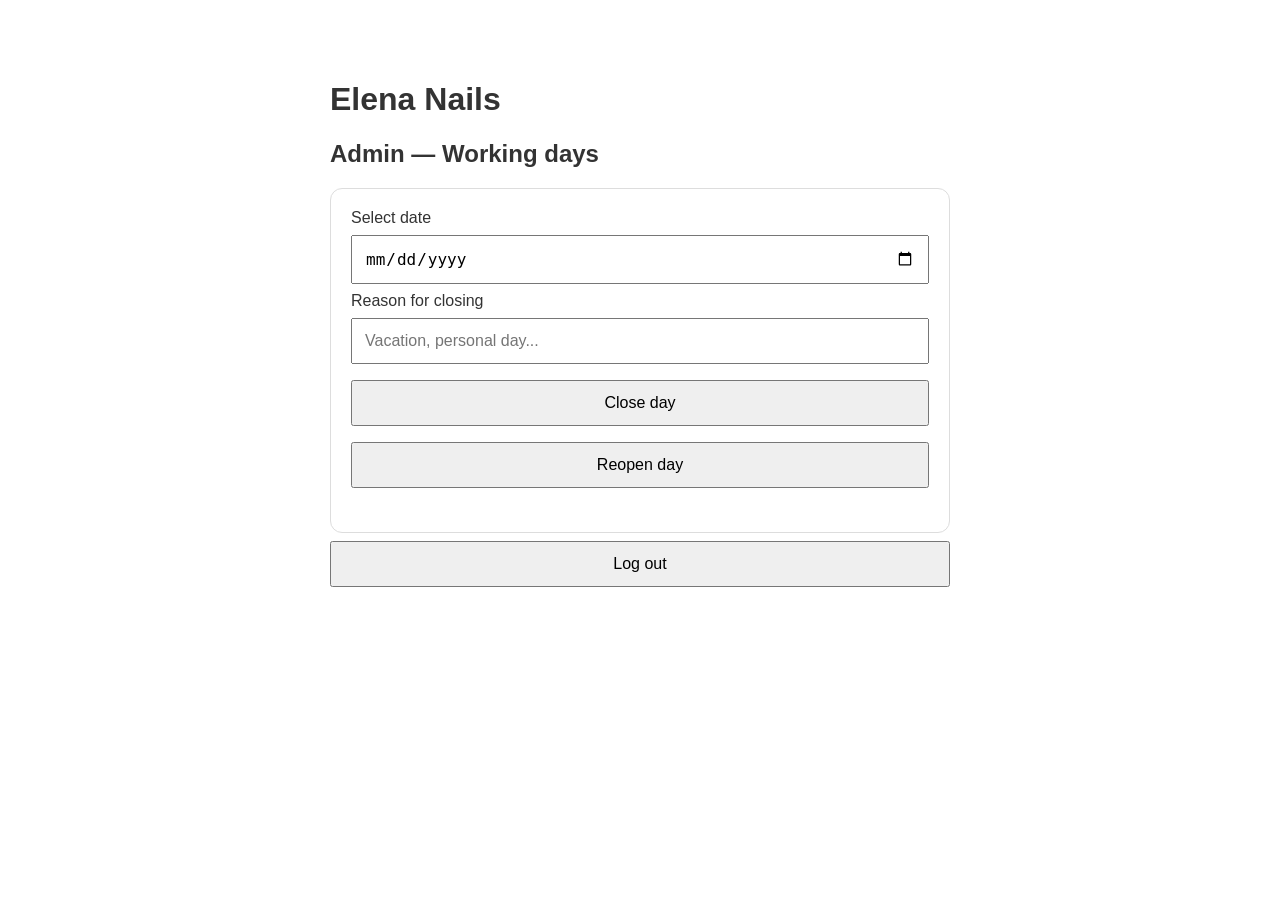
==== src/main/resources/templates/admin.html @ 5ab73c34 "Admin page was added including security patch" ====
<!DOCTYPE html>
<html lang="en" xmlns:th="http://www.w3.org/1999/xhtml">
<head>
    <meta charset="UTF-8">
    <meta name="viewport" content="width=device-width, initial-scale=1">
    <title>Elena Nails — Admin</title>

    <meta name="_csrf" th:content="${_csrf.token}">
    <meta name="_csrf_header" th:content="${_csrf.headerName}">

    <style>
        body {
            font-family: Arial, sans-serif;
            max-width: 620px;
            margin: 40px auto;
            padding: 20px;
            color: #333;
        }

        input, button {
            box-sizing: border-box;
            width: 100%;
            padding: 12px;
            margin: 8px 0;
            font-size: 16px;
        }

        button {
            cursor: pointer;
        }

        .panel {
            border: 1px solid #ddd;
            border-radius: 12px;
            padding: 20px;
        }

        #result {
            white-space: pre-wrap;
            overflow-wrap: anywhere;
        }
    </style>
</head>
<body>
<h1>Elena Nails</h1>
<h2>Admin — Working days</h2>

<div class="panel">
    <label for="date">Select date</label>
    <input type="date" id="date" required>

    <label for="reason">Reason for closing</label>
    <input id="reason" type="text"
           maxlength="255"
           placeholder="Vacation, personal day...">

    <button type="button" onclick="blockDay()">
        Close day
    </button>

    <button type="button" onclick="unblockDay()">
        Reopen day
    </button>

    <p id="result" role="status"></p>
</div>

<form method="post" th:action="@{/logout}">
    <button type="submit">Log out</button>
</form>

<script>
    const csrfToken =
        document.querySelector('meta[name="_csrf"]').content;

    const csrfHeader =
        document.querySelector('meta[name="_csrf_header"]').content;

    async function sendRequest(url, method, body) {
        const headers = {
            [csrfHeader]: csrfToken
        };

        if (body !== undefined) {
            headers["Content-Type"] = "application/json";
        }

        const response = await fetch(url, {
            method,
            headers,
            credentials: "same-origin",
            body: body === undefined
                ? undefined
                : JSON.stringify(body)
        });

        const text = await response.text();

        if (!response.ok) {
            if (response.status === 401 ||
                response.status === 403) {
                throw new Error(
                    "Access denied. Your session may have expired."
                );
            }

            if (response.status === 404) {
                throw new Error("This date is not blocked.");
            }

            throw new Error(
                "Request failed: HTTP " + response.status +
                (text ? " — " + text : "")
            );
        }

        if (!text) {
            return {};
        }

        try {
            return JSON.parse(text);
        } catch {
            return { message: text };
        }
    }

    function getSelectedDate() {
        const date = document.getElementById("date").value;

        if (!date) {
            throw new Error("Please select a date first.");
        }

        return date;
    }

    async function blockDay() {
        const result = document.getElementById("result");

        try {
            const date = getSelectedDate();
            const reason =
                document.getElementById("reason").value.trim();

            const data = await sendRequest(
                "/api/admin/blocked-days",
                "POST",
                { date, reason }
            );

            result.textContent =
                data.message || "Day closed: " + date;
        } catch (error) {
            result.textContent = error.message;
        }
    }

    async function unblockDay() {
        const result = document.getElementById("result");

        try {
            const date = getSelectedDate();

            if (!confirm("Reopen " + date + " for bookings?")) {
                return;
            }

            const data = await sendRequest(
                "/api/admin/blocked-days/" +
                    encodeURIComponent(date),
                "DELETE"
            );

            result.textContent =
                data.message || "Day reopened: " + date;
        } catch (error) {
            result.textContent = error.message;
        }
    }
</script>
</body>
</html>
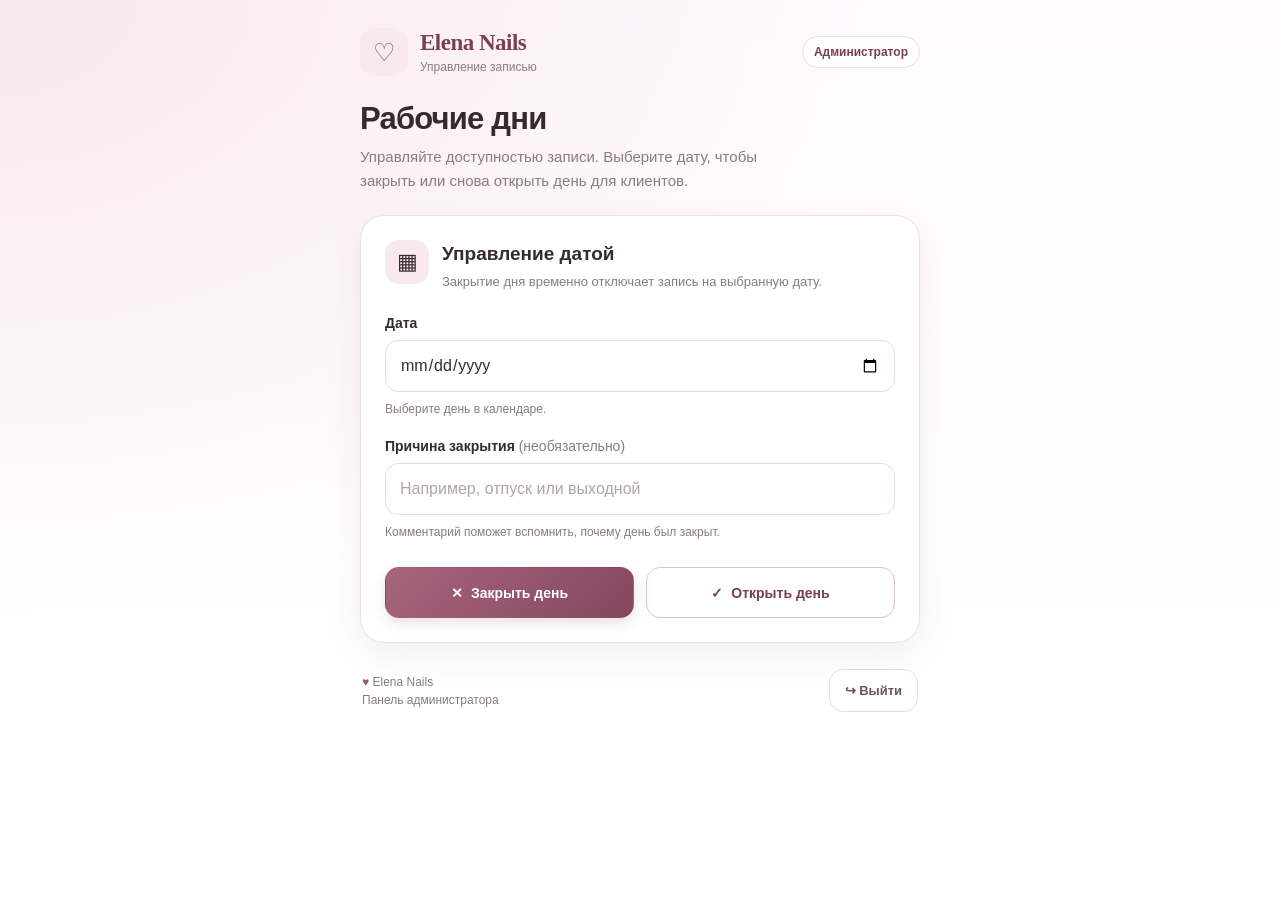
==== commit ac2c003d: "admin page improvment html only" ====
--- a/src/main/resources/templates/admin.html
+++ b/src/main/resources/templates/admin.html
@@ -1,74 +1,511 @@
-
 <!DOCTYPE html>
-<html lang="en" xmlns:th="http://www.w3.org/1999/xhtml">
+<html lang="ru" xmlns:th="http://www.thymeleaf.org">
 <head>
     <meta charset="UTF-8">
     <meta name="viewport" content="width=device-width, initial-scale=1">
-    <title>Elena Nails — Admin</title>
+
+    <title>Elena Nails — Админ-панель</title>
 
     <meta name="_csrf" th:content="${_csrf.token}">
     <meta name="_csrf_header" th:content="${_csrf.headerName}">
 
     <style>
+        :root {
+            --rose: #96566c;
+            --rose-dark: #784054;
+            --rose-light: #f7e9ee;
+            --rose-pale: #fcf6f8;
+            --text: #352a30;
+            --muted: #897b82;
+            --border: #eadde2;
+            --success: #26794d;
+            --success-bg: #eaf7ef;
+            --error: #a53345;
+            --error-bg: #fff0f1;
+            --shadow: 0 12px 35px rgba(93, 49, 66, 0.08);
+        }
+
+        * {
+            box-sizing: border-box;
+        }
+
+        html {
+            min-height: 100%;
+            -webkit-text-size-adjust: 100%;
+        }
+
         body {
-            font-family: Arial, sans-serif;
-            max-width: 620px;
-            margin: 40px auto;
-            padding: 20px;
-            color: #333;
-        }
-
-        input, button {
-            box-sizing: border-box;
+            margin: 0;
+            padding: 28px 16px;
+            min-height: 100vh;
+            font-family: -apple-system, BlinkMacSystemFont, "Segoe UI",
+                         Roboto, Arial, sans-serif;
+            color: var(--text);
+            background:
+                radial-gradient(ellipse at top left,
+                    #f8e8ee 0%, transparent 48%),
+                linear-gradient(180deg, #fffafd 0%, #fff 70%);
+        }
+
+        .app {
             width: 100%;
-            padding: 12px;
-            margin: 8px 0;
+            max-width: 560px;
+            margin: 0 auto;
+        }
+
+        .header {
+            display: flex;
+            align-items: center;
+            justify-content: space-between;
+            gap: 12px;
+            margin-bottom: 24px;
+        }
+
+        .brand {
+            display: flex;
+            align-items: center;
+            gap: 12px;
+            min-width: 0;
+        }
+
+        .brand-icon {
+            display: flex;
+            align-items: center;
+            justify-content: center;
+            flex-shrink: 0;
+            width: 48px;
+            height: 48px;
+            border-radius: 16px;
+            color: var(--rose);
+            background: var(--rose-light);
+            font-size: 25px;
+        }
+
+        .brand-name {
+            margin: 0;
+            font-family: Georgia, "Times New Roman", serif;
+            font-size: 23px;
+            font-weight: 600;
+            letter-spacing: -0.5px;
+            color: var(--rose-dark);
+        }
+
+        .brand-caption {
+            margin: 4px 0 0;
+            color: var(--muted);
+            font-size: 12px;
+        }
+
+        .admin-label {
+            flex-shrink: 0;
+            padding: 8px 11px;
+            border: 1px solid var(--border);
+            border-radius: 999px;
+            background: rgba(255, 255, 255, 0.8);
+            color: var(--rose-dark);
+            font-size: 12px;
+            font-weight: 600;
+        }
+
+        .intro {
+            margin: 0 0 22px;
+        }
+
+        .intro h1 {
+            margin: 0 0 8px;
+            font-size: clamp(25px, 6vw, 31px);
+            line-height: 1.2;
+            letter-spacing: -0.8px;
+        }
+
+        .intro p {
+            margin: 0;
+            max-width: 440px;
+            color: var(--muted);
+            font-size: 15px;
+            line-height: 1.6;
+        }
+
+        .panel {
+            padding: 24px;
+            border: 1px solid rgba(234, 221, 226, 0.9);
+            border-radius: 24px;
+            background: rgba(255, 255, 255, 0.94);
+            box-shadow: var(--shadow);
+        }
+
+        .panel-heading {
+            display: flex;
+            align-items: flex-start;
+            gap: 13px;
+            margin-bottom: 24px;
+        }
+
+        .panel-icon {
+            display: flex;
+            align-items: center;
+            justify-content: center;
+            flex-shrink: 0;
+            width: 44px;
+            height: 44px;
+            border-radius: 14px;
+            background: var(--rose-light);
+            font-size: 22px;
+        }
+
+        .panel-heading h2 {
+            margin: 1px 0 5px;
+            font-size: 19px;
+            line-height: 1.35;
+        }
+
+        .panel-heading p {
+            margin: 0;
+            color: var(--muted);
+            font-size: 13px;
+            line-height: 1.5;
+        }
+
+        .field {
+            margin-bottom: 20px;
+        }
+
+        label {
+            display: block;
+            margin-bottom: 9px;
+            font-size: 14px;
+            font-weight: 650;
+        }
+
+        .optional {
+            color: var(--muted);
+            font-weight: 400;
+        }
+
+        input[type="date"],
+        input[type="text"] {
+            display: block;
+            width: 100%;
+            min-width: 0;
+            min-height: 52px;
+            padding: 13px 14px;
+            border: 1px solid var(--border);
+            border-radius: 13px;
+            outline: none;
+            background: #fff;
+            color: var(--text);
+            font: inherit;
             font-size: 16px;
+            transition: border-color 0.2s, box-shadow 0.2s;
+        }
+
+        input:focus {
+            border-color: var(--rose);
+            box-shadow: 0 0 0 3px rgba(150, 86, 108, 0.12);
+        }
+
+        input::placeholder {
+            color: #b0a3a9;
+        }
+
+        .hint {
+            margin: 8px 0 0;
+            color: var(--muted);
+            font-size: 12px;
+            line-height: 1.5;
+        }
+
+        .actions {
+            display: grid;
+            grid-template-columns: 1fr 1fr;
+            gap: 12px;
+            margin-top: 26px;
         }
 
         button {
+            display: inline-flex;
+            align-items: center;
+            justify-content: center;
+            gap: 8px;
+            min-height: 51px;
+            padding: 13px 15px;
+            border: 1px solid transparent;
+            border-radius: 14px;
+            font: inherit;
+            font-size: 14px;
+            font-weight: 650;
             cursor: pointer;
-        }
-
-        .panel {
-            border: 1px solid #ddd;
-            border-radius: 12px;
-            padding: 20px;
-        }
-
-        #result {
-            white-space: pre-wrap;
+            touch-action: manipulation;
+            transition: transform 0.15s, background 0.2s,
+                        box-shadow 0.2s, opacity 0.2s;
+        }
+
+        button:active:not(:disabled) {
+            transform: scale(0.98);
+        }
+
+        button:focus-visible {
+            outline: 3px solid rgba(150, 86, 108, 0.3);
+            outline-offset: 3px;
+        }
+
+        button:disabled {
+            cursor: wait;
+            opacity: 0.65;
+        }
+
+        .btn-primary {
+            color: #fff;
+            background: linear-gradient(135deg, #a7657c, #85475e);
+            box-shadow: 0 5px 12px rgba(133, 71, 94, 0.17);
+        }
+
+        .btn-primary:hover:not(:disabled) {
+            background: var(--rose-dark);
+        }
+
+        .btn-secondary {
+            color: var(--rose-dark);
+            border-color: #dfc2cd;
+            background: #fff;
+        }
+
+        .btn-secondary:hover:not(:disabled) {
+            background: var(--rose-pale);
+        }
+
+        .result {
+            display: none;
+            margin: 20px 0 0;
+            padding: 14px 15px;
+            border-radius: 13px;
             overflow-wrap: anywhere;
+            font-size: 14px;
+            line-height: 1.55;
+        }
+
+        .result.visible {
+            display: block;
+        }
+
+        .result.success {
+            color: var(--success);
+            background: var(--success-bg);
+            border: 1px solid #ccebd7;
+        }
+
+        .result.error {
+            color: var(--error);
+            background: var(--error-bg);
+            border: 1px solid #f3d2d8;
+        }
+
+        .result.info {
+            color: var(--rose-dark);
+            background: var(--rose-pale);
+            border: 1px solid var(--border);
+        }
+
+        .footer {
+            display: flex;
+            align-items: center;
+            justify-content: space-between;
+            gap: 16px;
+            margin-top: 22px;
+            padding: 4px 2px;
+        }
+
+        .footer-note {
+            color: var(--muted);
+            font-size: 12px;
+            line-height: 1.5;
+        }
+
+        .logout-button {
+            flex-shrink: 0;
+            min-height: 43px;
+            padding: 10px 15px;
+            border-color: var(--border);
+            background: #fff;
+            color: #6c555f;
+            font-size: 13px;
+        }
+
+        .logout-button:hover {
+            background: var(--rose-pale);
+        }
+
+        .heart {
+            color: var(--rose);
+        }
+
+        @media (max-width: 480px) {
+            body {
+                padding: 20px 14px 28px;
+            }
+
+            .header {
+                margin-bottom: 27px;
+            }
+
+            .brand-icon {
+                width: 43px;
+                height: 43px;
+                border-radius: 14px;
+            }
+
+            .brand-name {
+                font-size: 21px;
+            }
+
+            .admin-label {
+                padding: 7px 9px;
+                font-size: 11px;
+            }
+
+            .intro {
+                margin-bottom: 20px;
+            }
+
+            .intro p {
+                font-size: 14px;
+            }
+
+            .panel {
+                padding: 20px 17px;
+                border-radius: 21px;
+            }
+
+            .panel-heading {
+                margin-bottom: 23px;
+            }
+
+            .actions {
+                grid-template-columns: 1fr;
+                gap: 10px;
+                margin-top: 24px;
+            }
+
+            .actions button {
+                width: 100%;
+                min-height: 53px;
+                font-size: 15px;
+            }
+
+            .footer {
+                align-items: flex-start;
+            }
+        }
+
+        @media (prefers-reduced-motion: reduce) {
+            *,
+            *::before,
+            *::after {
+                transition: none !important;
+                scroll-behavior: auto !important;
+            }
         }
     </style>
 </head>
+
 <body>
-<h1>Elena Nails</h1>
-<h2>Admin — Working days</h2>
-
-<div class="panel">
-    <label for="date">Select date</label>
-    <input type="date" id="date" required>
-
-    <label for="reason">Reason for closing</label>
-    <input id="reason" type="text"
-           maxlength="255"
-           placeholder="Vacation, personal day...">
-
-    <button type="button" onclick="blockDay()">
-        Close day
-    </button>
-
-    <button type="button" onclick="unblockDay()">
-        Reopen day
-    </button>
-
-    <p id="result" role="status"></p>
-</div>
-
-<form method="post" th:action="@{/logout}">
-    <button type="submit">Log out</button>
-</form>
+<main class="app">
+
+    <header class="header">
+        <div class="brand">
+            <div class="brand-icon" aria-hidden="true">♡</div>
+            <div>
+                <p class="brand-name">Elena Nails</p>
+                <p class="brand-caption">Управление записью</p>
+            </div>
+        </div>
+
+        <span class="admin-label">Администратор</span>
+    </header>
+
+    <section class="intro">
+        <h1>Рабочие дни</h1>
+        <p>
+            Управляйте доступностью записи.
+            Выберите дату, чтобы закрыть или снова открыть день для клиентов.
+        </p>
+    </section>
+
+    <section class="panel" aria-labelledby="panel-title">
+
+        <div class="panel-heading">
+            <div class="panel-icon" aria-hidden="true">▦</div>
+            <div>
+                <h2 id="panel-title">Управление датой</h2>
+                <p>Закрытие дня временно отключает запись на выбранную дату.</p>
+            </div>
+        </div>
+
+        <div class="field">
+            <label for="date">Дата</label>
+            <input type="date" id="date" required>
+            <p class="hint">Выберите день в календаре.</p>
+        </div>
+
+        <div class="field">
+            <label for="reason">
+                Причина закрытия
+                <span class="optional">(необязательно)</span>
+            </label>
+
+            <input
+                    id="reason"
+                    type="text"
+                    maxlength="255"
+                    placeholder="Например, отпуск или выходной"
+                    autocomplete="off">
+
+            <p class="hint">
+                Комментарий поможет вспомнить, почему день был закрыт.
+            </p>
+        </div>
+
+        <div class="actions">
+            <button
+                    type="button"
+                    class="btn-primary"
+                    id="blockButton"
+                    onclick="blockDay()">
+                <span aria-hidden="true">✕</span>
+                Закрыть день
+            </button>
+
+            <button
+                    type="button"
+                    class="btn-secondary"
+                    id="unblockButton"
+                    onclick="unblockDay()">
+                <span aria-hidden="true">✓</span>
+                Открыть день
+            </button>
+        </div>
+
+        <p
+                id="result"
+                class="result"
+                role="status"
+                aria-live="polite"></p>
+    </section>
+
+    <footer class="footer">
+        <div class="footer-note">
+            <span class="heart">♥</span> Elena Nails<br>
+            Панель администратора
+        </div>
+
+        <form method="post" th:action="@{/logout}">
+            <button type="submit" class="logout-button">
+                ↪ Выйти
+            </button>
+        </form>
+    </footer>
+
+</main>
 
 <script>
     const csrfToken =
@@ -77,9 +514,32 @@
     const csrfHeader =
         document.querySelector('meta[name="_csrf_header"]').content;
 
+    const resultElement = document.getElementById("result");
+    const blockButton = document.getElementById("blockButton");
+    const unblockButton = document.getElementById("unblockButton");
+
+    function showResult(message, type) {
+        resultElement.textContent = message;
+        resultElement.className = "result visible " + type;
+    }
+
+    function setLoading(loading) {
+        blockButton.disabled = loading;
+        unblockButton.disabled = loading;
+
+        blockButton.innerHTML = loading
+            ? "Обработка..."
+            : '<span aria-hidden="true">✕</span> Закрыть день';
+
+        unblockButton.innerHTML = loading
+            ? "Обработка..."
+            : '<span aria-hidden="true">✓</span> Открыть день';
+    }
+
     async function sendRequest(url, method, body) {
         const headers = {
-            [csrfHeader]: csrfToken
+            [csrfHeader]: csrfToken,
+            "Accept": "application/json"
         };
 
         if (body !== undefined) {
@@ -90,6 +550,7 @@
             method,
             headers,
             credentials: "same-origin",
+            redirect: "follow",
             body: body === undefined
                 ? undefined
                 : JSON.stringify(body)
@@ -97,20 +558,31 @@
 
         const text = await response.text();
 
+        // A session expiration may redirect fetch to the HTML login page.
+        if (response.redirected ||
+            (response.headers.get("content-type") || "")
+                .includes("text/html")) {
+            throw new Error(
+                "Сессия завершилась. Войдите в админ-панель заново."
+            );
+        }
+
         if (!response.ok) {
             if (response.status === 401 ||
                 response.status === 403) {
                 throw new Error(
-                    "Access denied. Your session may have expired."
+                    "Доступ запрещён. Проверьте авторизацию и CSRF-токен."
                 );
             }
 
             if (response.status === 404) {
-                throw new Error("This date is not blocked.");
+                throw new Error(
+                    "Эта дата не найдена среди закрытых дней."
+                );
             }
 
             throw new Error(
-                "Request failed: HTTP " + response.status +
+                "Ошибка запроса: HTTP " + response.status +
                 (text ? " — " + text : "")
             );
         }
@@ -130,19 +602,20 @@
         const date = document.getElementById("date").value;
 
         if (!date) {
-            throw new Error("Please select a date first.");
+            throw new Error("Сначала выберите дату.");
         }
 
         return date;
     }
 
     async function blockDay() {
-        const result = document.getElementById("result");
-
         try {
             const date = getSelectedDate();
             const reason =
                 document.getElementById("reason").value.trim();
+
+            setLoading(true);
+            showResult("Закрываем выбранный день…", "info");
 
             const data = await sendRequest(
                 "/api/admin/blocked-days",
@@ -150,22 +623,27 @@
                 { date, reason }
             );
 
-            result.textContent =
-                data.message || "Day closed: " + date;
+            showResult(
+                data.message || "День успешно закрыт: " + date,
+                "success"
+            );
         } catch (error) {
-            result.textContent = error.message;
+            showResult(error.message || "Не удалось закрыть день.", "error");
+        } finally {
+            setLoading(false);
         }
     }
 
     async function unblockDay() {
-        const result = document.getElementById("result");
-
         try {
             const date = getSelectedDate();
 
-            if (!confirm("Reopen " + date + " for bookings?")) {
+            if (!confirm("Открыть запись на дату " + date + "?")) {
                 return;
             }
+
+            setLoading(true);
+            showResult("Открываем выбранный день…", "info");
 
             const data = await sendRequest(
                 "/api/admin/blocked-days/" +
@@ -173,10 +651,14 @@
                 "DELETE"
             );
 
-            result.textContent =
-                data.message || "Day reopened: " + date;
+            showResult(
+                data.message || "День снова открыт для записи: " + date,
+                "success"
+            );
         } catch (error) {
-            result.textContent = error.message;
+            showResult(error.message || "Не удалось открыть день.", "error");
+        } finally {
+            setLoading(false);
         }
     }
 </script>
